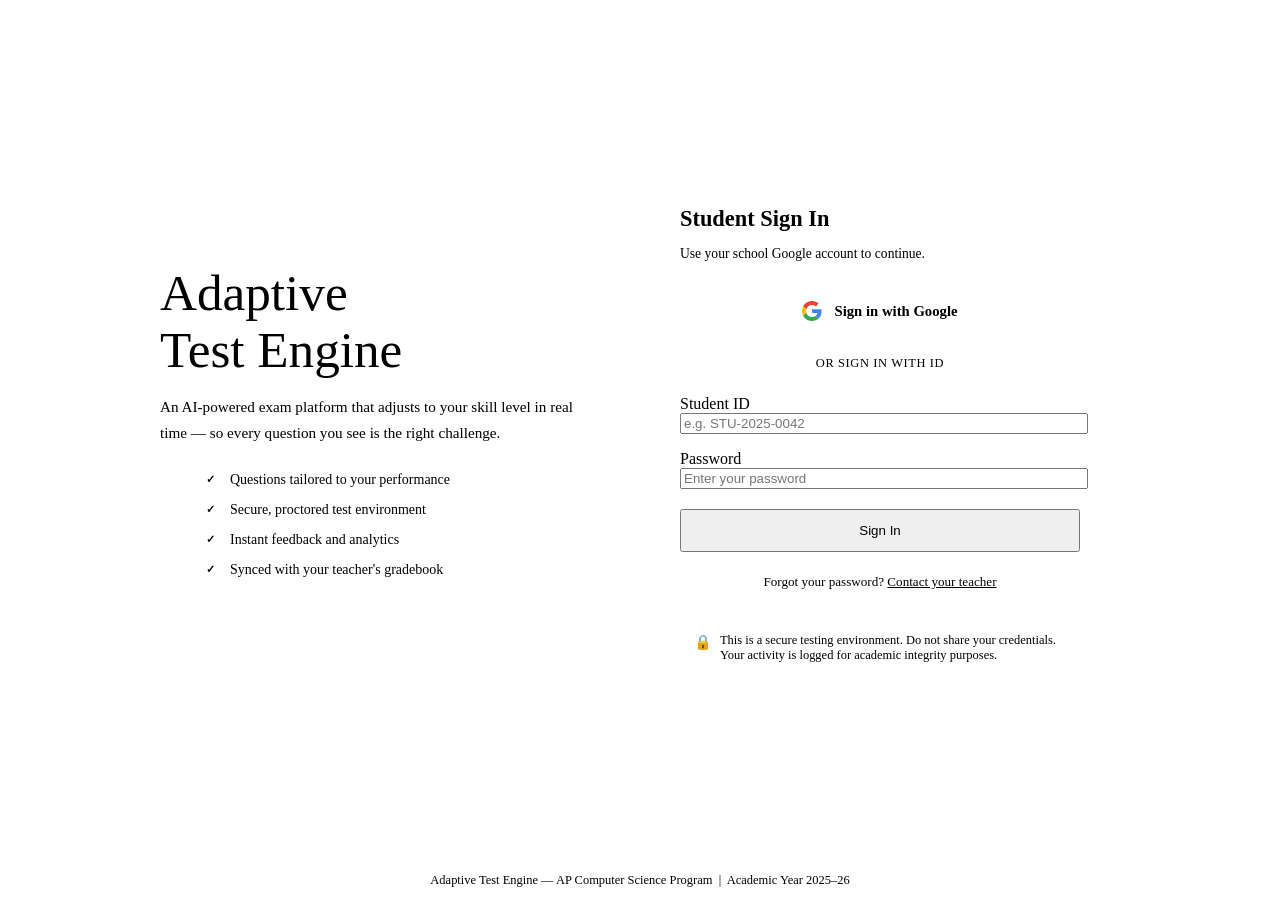
==== frontend/student/index.html @ 0846ee83 "3" ====
<!DOCTYPE html>
<html lang="en">
<head>
  <meta charset="UTF-8" />
  <meta name="viewport" content="width=device-width, initial-scale=1.0" />
  <title>Sign In — AP CS Adaptive Testing Platform</title>
  <link rel="stylesheet" href="style.css" />

  <!-- Google Identity Services. Safe to load even before CLIENT_ID is set;
       auth.js only calls google.accounts.id.initialize() when CLIENT_ID
       has been swapped in, so no network auth request fires until then. -->
  <script src="https://accounts.google.com/gsi/client" async defer></script>
  <script src="auth.js" defer></script>

  <!--
    index.html — Student Login Page
    ─────────────────────────────────────────────────────────────
    PURPOSE  : Entry point for all students. Handles Google OAuth
               sign-in (placeholder) and routes to dashboard.html.
    GROUPS   : Front/Back Integration team: hook up the Google
               Sign-In button's data-action="google-signin" and
               the fallback form's POST endpoint.
    DB Team  : Session token should be stored after successful
               login and sent as a header on all subsequent API calls.
    ─────────────────────────────────────────────────────────────
  -->

  <style>
    /* ── Login-page-specific layout ── */
    body {
      background: var(--navy);
      display: flex;
      flex-direction: column;
      min-height: 100vh;
    }

    /* Subtle grid texture on dark background */
    body::before {
      content: '';
      position: fixed; inset: 0;
      background-image:
        linear-gradient(rgba(255,255,255,0.03) 1px, transparent 1px),
        linear-gradient(90deg, rgba(255,255,255,0.03) 1px, transparent 1px);
      background-size: 40px 40px;
      pointer-events: none;
    }

    .login-wrapper {
      flex: 1;
      display: flex;
      align-items: center;
      justify-content: center;
      padding: 40px 20px;
    }

    /* ── Branding strip on the left ── */
    .login-brand {
      max-width: 420px;
      padding-right: 60px;
      color: var(--white);
    }

    .login-brand .platform-name {
      font-family: var(--font-display);
      font-size: clamp(2rem, 4vw, 3.2rem);
      line-height: 1.1;
      margin-bottom: 16px;
    }

    .login-brand .platform-name span { color: var(--accent); }

    .login-brand p {
      color: var(--slate-light);
      font-size: 0.95rem;
      line-height: 1.7;
      margin-bottom: 24px;
    }

    /* Feature pills */
    .feature-list {
      list-style: none;
      display: flex;
      flex-direction: column;
      gap: 10px;
    }
    .feature-list li {
      display: flex;
      align-items: center;
      gap: 10px;
      color: var(--slate-light);
      font-size: 0.875rem;
    }
    .feature-list li::before {
      content: '✓';
      display: inline-flex;
      align-items: center;
      justify-content: center;
      width: 20px; height: 20px;
      border-radius: 50%;
      background: var(--accent);
      color: var(--navy);
      font-size: 0.7rem;
      font-weight: 700;
      flex-shrink: 0;
    }

    /* ── Login card ── */
    .login-card {
      background: var(--white);
      border-radius: var(--radius-lg);
      padding: 40px;
      width: 100%;
      max-width: 400px;
      box-shadow: var(--shadow-lg);
      border-top: 4px solid var(--accent);
    }

    .login-card h2 {
      font-size: 1.4rem;
      margin-bottom: 6px;
    }

    .login-card .subtitle {
      font-size: 0.85rem;
      color: var(--slate);
      margin-bottom: 28px;
    }

    /* Google Sign-In button */
    .btn-google {
      width: 100%;
      display: flex;
      align-items: center;
      justify-content: center;
      gap: 12px;
      padding: 11px 20px;
      border: 1.5px solid var(--border);
      border-radius: var(--radius);
      background: var(--white);
      color: var(--navy);
      font-family: var(--font-body);
      font-size: 0.92rem;
      font-weight: 600;
      cursor: pointer;
      transition: all 0.2s var(--ease);
      box-shadow: var(--shadow-sm);
    }
    .btn-google:hover {
      border-color: var(--navy);
      box-shadow: var(--shadow-md);
      transform: translateY(-1px);
    }
    .btn-google svg { flex-shrink: 0; }

    /* Divider with text */
    .or-divider {
      display: flex;
      align-items: center;
      gap: 12px;
      margin: 24px 0;
      color: var(--slate-light);
      font-size: 0.78rem;
      text-transform: uppercase;
      letter-spacing: 0.6px;
    }
    .or-divider::before,
    .or-divider::after {
      content: '';
      flex: 1;
      height: 1px;
      background: var(--border);
    }

    /* Fallback form */
    .login-form { display: flex; flex-direction: column; gap: 16px; }

    .login-form .form-group input { width: 100%; }

    .login-form .btn-primary {
      width: 100%;
      padding: 12px;
      margin-top: 4px;
    }

    .forgot-link {
      text-align: center;
      font-size: 0.82rem;
      color: var(--slate);
      margin-top: 6px;
    }
    .forgot-link a { color: var(--navy); font-weight: 500; }

    /* Security notice */
    .security-note {
      margin-top: 20px;
      padding: 10px 14px;
      background: var(--off-white);
      border-radius: var(--radius);
      font-size: 0.78rem;
      color: var(--slate);
      display: flex;
      align-items: flex-start;
      gap: 8px;
    }
    .security-note .icon { font-size: 0.9rem; flex-shrink: 0; margin-top: 1px; }

    /* Footer inside login page */
    .login-footer {
      text-align: center;
      padding: 20px;
      color: var(--slate);
      font-size: 0.78rem;
    }

    /* Responsive: stack on mobile */
    @media (max-width: 860px) {
      .login-brand { display: none; }
      .login-wrapper { padding: 24px 16px; }
    }
  </style>
</head>
<body>

  <!-- ══════════════════════════════════════════════
       MAIN LOGIN WRAPPER
       Contains: branding column + login card
  ══════════════════════════════════════════════ -->
  <main class="login-wrapper">

    <!-- LEFT: Branding / Marketing column -->
    <div class="login-brand" aria-hidden="true">
      <div class="platform-name">
        Adaptive<br/>
        <span>Test&nbsp;Engine</span>
      </div>
      <p>
        An AI-powered exam platform that adjusts to your skill level
        in real time — so every question you see is the right challenge.
      </p>
      <ul class="feature-list">
        <li>Questions tailored to your performance</li>
        <li>Secure, proctored test environment</li>
        <li>Instant feedback and analytics</li>
        <li>Synced with your teacher's gradebook</li>
      </ul>
    </div>

    <!-- RIGHT: Login card -->
    <div class="login-card" role="main">

      <h2>Student Sign In</h2>
      <p class="subtitle">Use your school Google account to continue.</p>

      <!--
        GIS button is rendered by auth.js into #google-signin-container
        once CLIENT_ID has been configured. Until then, #google-signin-stub
        shows the original styled button in a disabled state so the layout
        is identical and switchover is a one-line CLIENT_ID edit.
      -->
      <div id="google-signin-container" hidden></div>

      <button
        id="google-signin-stub"
        class="btn-google"
        data-action="google-signin"
        onclick="handleGoogleSignIn(event)"
        aria-label="Sign in with Google (not yet configured)"
        title="Google Sign-In will activate once the client ID is configured"
      >
        <!-- Google "G" logo SVG -->
        <svg width="20" height="20" viewBox="0 0 48 48" aria-hidden="true">
          <path fill="#EA4335" d="M24 9.5c3.54 0 6.71 1.22 9.21 3.6l6.85-6.85C35.9 2.38 30.47 0 24 0 14.62 0 6.51 5.38 2.56 13.22l7.98 6.19C12.43 13.72 17.74 9.5 24 9.5z"/>
          <path fill="#4285F4" d="M46.98 24.55c0-1.57-.15-3.09-.38-4.55H24v9.02h12.94c-.58 2.96-2.26 5.48-4.78 7.18l7.73 6c4.51-4.18 7.09-10.36 7.09-17.65z"/>
          <path fill="#FBBC05" d="M10.53 28.59c-.48-1.45-.76-2.99-.76-4.59s.27-3.14.76-4.59l-7.98-6.19C.92 16.46 0 20.12 0 24c0 3.88.92 7.54 2.56 10.78l7.97-6.19z"/>
          <path fill="#34A853" d="M24 48c6.48 0 11.93-2.13 15.89-5.81l-7.73-6c-2.18 1.48-4.97 2.31-8.16 2.31-6.26 0-11.57-4.22-13.47-9.91l-7.98 6.19C6.51 42.62 14.62 48 24 48z"/>
        </svg>
        Sign in with Google
      </button>

      <!-- Fallback: email/password for non-Google accounts -->
      <div class="or-divider">or sign in with ID</div>

      <!--
        FALLBACK FORM
        ─────────────────────────────────────────────────
        data-form="login" — Integration team: attach your
        fetch() POST handler to this form.
        Endpoint target: POST /api/auth/login
        Expected body: { studentId, password }
      -->
      <form
        class="login-form"
        data-form="login"
        onsubmit="handleLoginSubmit(event)"
        novalidate
      >
        <div class="form-group">
          <label for="student-id">Student ID</label>
          <input
            type="text"
            id="student-id"
            name="studentId"
            placeholder="e.g. STU-2025-0042"
            autocomplete="username"
            required
          />
        </div>

        <div class="form-group">
          <label for="password">Password</label>
          <input
            type="password"
            id="password"
            name="password"
            placeholder="Enter your password"
            autocomplete="current-password"
            required
          />
        </div>

        <button type="submit" class="btn btn-primary btn-lg" data-action="login-submit">
          Sign In
        </button>

        <p class="forgot-link">
          Forgot your password? <a href="#" data-action="forgot-password">Contact your teacher</a>
        </p>
      </form>

      <!-- Security notice -->
      <div class="security-note" role="note">
        <span class="icon">🔒</span>
        <span>
          This is a secure testing environment. Do not share your credentials.
          Your activity is logged for academic integrity purposes.
        </span>
      </div>

    </div>
    <!-- end .login-card -->

  </main>

  <!-- Footer -->
  <footer class="login-footer">
    Adaptive Test Engine &mdash; AP Computer Science Program &nbsp;|&nbsp;
    Academic Year 2025–26
  </footer>

  <!-- ══════════════════════════════════════════════
       JAVASCRIPT — Login Logic (Placeholder)
       ─────────────────────────────────────────────
       Integration Team: Replace these stub functions
       with real OAuth and API calls.
  ══════════════════════════════════════════════ -->
  <script>
    // Stub handler — only runs in the narrow window before auth.js has
    // rendered the real GIS button (or if CLIENT_ID hasn't been set).
    function handleGoogleSignIn(e) {
      e.preventDefault();
      alert('Google Sign-In is still loading — please wait a moment and try again.');
    }

    /**
     * handleLoginSubmit()
     * ─────────────────────────────────────────────
     * PLACEHOLDER: Replace with a real fetch() POST.
     * Integration Team Endpoint: POST /api/auth/login
     */
    function handleLoginSubmit(e) {
      e.preventDefault();
      const form = e.target;
      const studentId = form.studentId.value.trim();
      const password  = form.password.value;

      if (!studentId || !password) {
        alert('Please fill in all fields.');
        return;
      }

      // PLACEHOLDER — simulate successful login using the session shape auth.js expects.
      sessionStorage.setItem('authToken', 'dev-' + studentId);
      sessionStorage.setItem('student', JSON.stringify({
        id: studentId,
        name: studentId,
        email: '',
        avatar: '',
      }));
      window.location.href = 'dashboard.html';
    }

    // Google Sign-In initialization now lives in auth.js (autoInitGoogleAuth).
    // Keeping it there guarantees the real GIS button renders regardless of
    // whether auth.js or the cached GIS script loads first.
  </script>

</body>
</html>
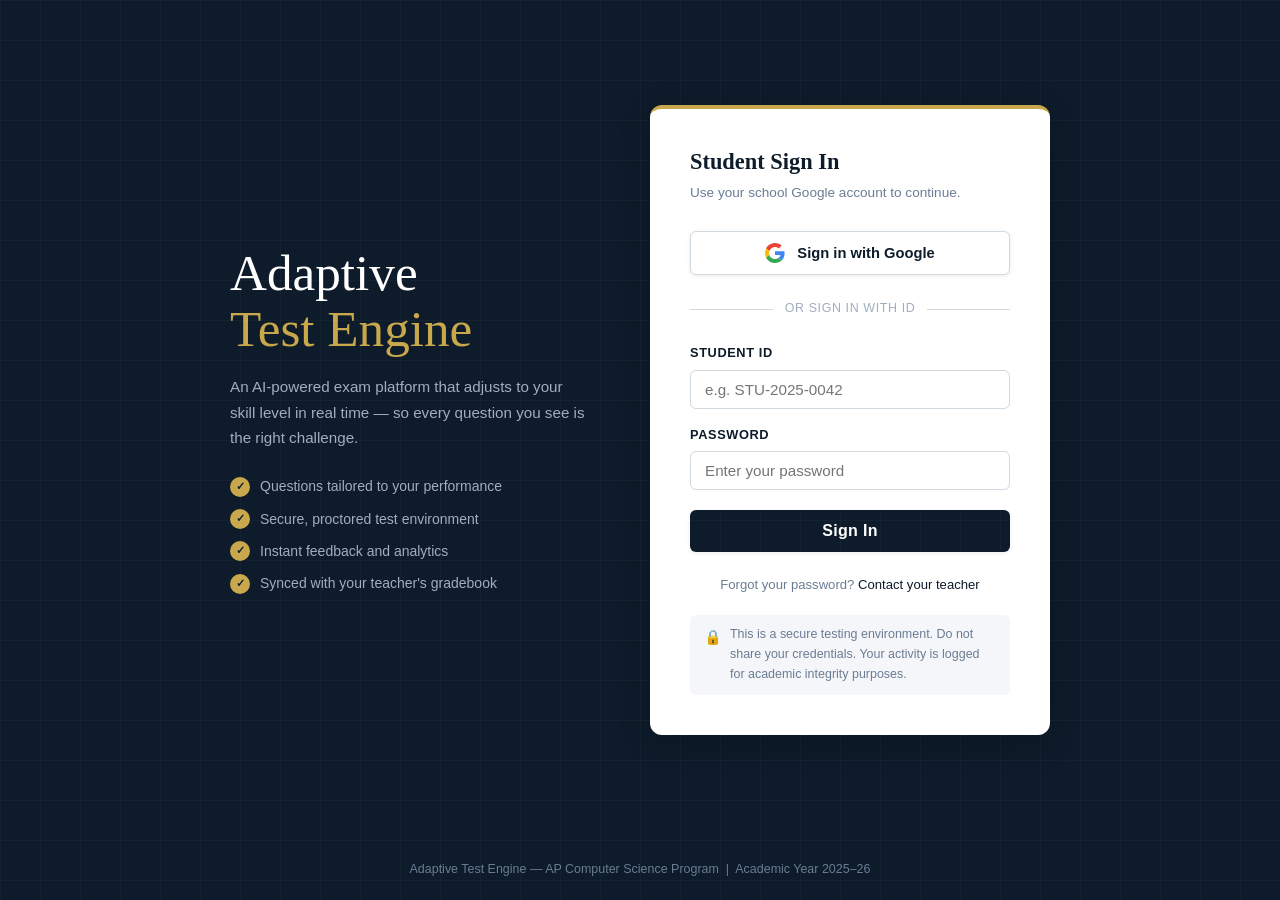
==== commit 66e4a411: "Merge remote-tracking branch 'origin/main' # Conflicts: #	frontend/student/integration.js" ====
--- a/frontend/student/index.html
+++ b/frontend/student/index.html
@@ -354,11 +354,11 @@
        with real OAuth and API calls.
   ══════════════════════════════════════════════ -->
   <script>
-    // Stub handler — only runs in the narrow window before auth.js has
-    // rendered the real GIS button (or if CLIENT_ID hasn't been set).
+    // Stub handler — only runs while CLIENT_ID is still the placeholder.
+    // Once auth.js swaps in the real GIS button, this button is hidden.
     function handleGoogleSignIn(e) {
       e.preventDefault();
-      alert('Google Sign-In is still loading — please wait a moment and try again.');
+      alert('Google Sign-In is not yet configured. Ask the integration team for the CLIENT_ID, then set it in auth.js.');
     }
 
     /**
@@ -389,10 +389,18 @@
       window.location.href = 'dashboard.html';
     }
 
-    // Google Sign-In initialization now lives in auth.js (autoInitGoogleAuth).
-    // Keeping it there guarantees the real GIS button renders regardless of
-    // whether auth.js or the cached GIS script loads first.
+    // Wait for the GIS script to finish loading, then hand off to auth.js.
+    // GIS exposes window.google.accounts.id once ready.
+    (function waitForGis() {
+      if (window.google && window.google.accounts && window.google.accounts.id) {
+        window.initGoogleAuth && window.initGoogleAuth();
+        return;
+      }
+      setTimeout(waitForGis, 50);
+    })();
   </script>
+
+<script src="integration.js"></script>
 
 </body>
 </html>
--- a/frontend/student/style.css
+++ b/frontend/student/style.css
@@ -0,0 +1,333 @@
+/* ============================================================
+   style.css — Central Stylesheet for AP CS Student Testing Platform
+   Palette: Navy Blue (#0D1B2A), Slate Grey (#6B7C93), White (#FFFFFF)
+   Accent:  Gold (#C9A84C) for high-stakes emphasis
+   ============================================================ */
+
+/* ── 1. DESIGN TOKENS (CSS Variables) ─────────────────────── */
+:root {
+  /* Colors */
+  --navy:        #0D1B2A;
+  --navy-mid:    #1A2E45;
+  --navy-light:  #243B55;
+  --slate:       #6B7C93;
+  --slate-light: #A0AEBF;
+  --white:       #FFFFFF;
+  --off-white:   #F4F6F9;
+  --accent:      #C9A84C;   /* gold — used sparingly for urgency/highlights */
+  --danger:      #C0392B;
+  --success:     #1E7E34;
+  --border:      #D1D9E0;
+
+  /* Typography */
+  --font-display: 'DM Serif Display', Georgia, serif;
+  --font-body:    'IBM Plex Sans', 'Segoe UI', sans-serif;
+  --font-mono:    'IBM Plex Mono', 'Courier New', monospace;
+
+  /* Spacing */
+  --radius:    6px;
+  --radius-lg: 12px;
+  --shadow-sm: 0 1px 4px rgba(0,0,0,0.08);
+  --shadow-md: 0 4px 16px rgba(0,0,0,0.12);
+  --shadow-lg: 0 8px 32px rgba(0,0,0,0.18);
+
+  /* Transitions */
+  --ease: cubic-bezier(0.25, 0.8, 0.25, 1);
+}
+
+/* ── 2. RESET & BASE ───────────────────────────────────────── */
+*, *::before, *::after { box-sizing: border-box; margin: 0; padding: 0; }
+
+html { font-size: 16px; scroll-behavior: smooth; }
+
+body {
+  font-family: var(--font-body);
+  background-color: var(--off-white);
+  color: var(--navy);
+  line-height: 1.6;
+  min-height: 100vh;
+}
+
+/* Import Google Fonts */
+@import url('https://fonts.googleapis.com/css2?family=DM+Serif+Display&family=IBM+Plex+Sans:wght@300;400;500;600&family=IBM+Plex+Mono:wght@400;500&display=swap');
+
+/* ── 3. TYPOGRAPHY ─────────────────────────────────────────── */
+h1, h2, h3 { font-family: var(--font-display); color: var(--navy); line-height: 1.2; }
+h1 { font-size: clamp(1.8rem, 4vw, 2.8rem); }
+h2 { font-size: clamp(1.3rem, 2.5vw, 1.9rem); }
+h3 { font-size: 1.15rem; }
+p  { color: var(--slate); font-size: 0.95rem; }
+a  { color: var(--navy-light); text-decoration: none; transition: color 0.2s; }
+a:hover { color: var(--accent); }
+
+/* ── 4. LAYOUT UTILITIES ───────────────────────────────────── */
+.container   { max-width: 1100px; margin: 0 auto; padding: 0 24px; }
+.flex        { display: flex; }
+.flex-center { display: flex; align-items: center; justify-content: center; }
+.gap-sm      { gap: 8px; }
+.gap-md      { gap: 16px; }
+.gap-lg      { gap: 24px; }
+
+/* ── 5. HEADER / NAVBAR ────────────────────────────────────── */
+.site-header {
+  background: var(--navy);
+  border-bottom: 2px solid var(--accent);
+  padding: 0 32px;
+  height: 60px;
+  display: flex;
+  align-items: center;
+  justify-content: space-between;
+  position: sticky;
+  top: 0;
+  z-index: 100;
+  box-shadow: var(--shadow-md);
+}
+
+.site-header .logo {
+  font-family: var(--font-display);
+  color: var(--white);
+  font-size: 1.2rem;
+  letter-spacing: 0.5px;
+}
+
+.site-header .logo span { color: var(--accent); }
+
+.site-header nav a {
+  color: var(--slate-light);
+  font-size: 0.85rem;
+  font-weight: 500;
+  letter-spacing: 0.5px;
+  text-transform: uppercase;
+  padding: 6px 12px;
+  border-radius: var(--radius);
+  transition: all 0.2s var(--ease);
+}
+
+.site-header nav a:hover,
+.site-header nav a.active {
+  color: var(--white);
+  background: var(--navy-light);
+}
+
+.site-header .user-badge {
+  display: flex;
+  align-items: center;
+  gap: 10px;
+  color: var(--slate-light);
+  font-size: 0.85rem;
+}
+
+.site-header .user-badge .avatar {
+  width: 32px;
+  height: 32px;
+  border-radius: 50%;
+  background: var(--navy-light);
+  border: 2px solid var(--slate);
+  display: flex;
+  align-items: center;
+  justify-content: center;
+  color: var(--white);
+  font-size: 0.75rem;
+  font-weight: 600;
+  object-fit: cover;
+}
+
+/* ── 6. BUTTONS ────────────────────────────────────────────── */
+.btn {
+  display: inline-flex;
+  align-items: center;
+  justify-content: center;
+  gap: 8px;
+  padding: 10px 22px;
+  border: none;
+  border-radius: var(--radius);
+  font-family: var(--font-body);
+  font-size: 0.9rem;
+  font-weight: 600;
+  letter-spacing: 0.3px;
+  cursor: pointer;
+  transition: all 0.2s var(--ease);
+}
+
+.btn-primary {
+  background: var(--navy);
+  color: var(--white);
+  box-shadow: var(--shadow-sm);
+}
+.btn-primary:hover { background: var(--navy-light); transform: translateY(-1px); box-shadow: var(--shadow-md); }
+
+.btn-accent {
+  background: var(--accent);
+  color: var(--navy);
+}
+.btn-accent:hover { filter: brightness(1.08); transform: translateY(-1px); }
+
+.btn-outline {
+  background: transparent;
+  color: var(--navy);
+  border: 1.5px solid var(--border);
+}
+.btn-outline:hover { border-color: var(--navy); background: var(--off-white); }
+
+.btn-danger { background: var(--danger); color: var(--white); }
+.btn-danger:hover { filter: brightness(0.9); }
+
+.btn-lg  { padding: 13px 30px; font-size: 1rem; }
+.btn-sm  { padding: 7px 14px; font-size: 0.8rem; }
+.btn:disabled { opacity: 0.5; cursor: not-allowed; transform: none !important; }
+
+/* ── 7. FORM ELEMENTS ──────────────────────────────────────── */
+.form-group { display: flex; flex-direction: column; gap: 6px; }
+
+.form-group label {
+  font-size: 0.8rem;
+  font-weight: 600;
+  color: var(--navy);
+  text-transform: uppercase;
+  letter-spacing: 0.6px;
+}
+
+.form-group input,
+.form-group select {
+  padding: 10px 14px;
+  border: 1.5px solid var(--border);
+  border-radius: var(--radius);
+  font-family: var(--font-body);
+  font-size: 0.95rem;
+  color: var(--navy);
+  background: var(--white);
+  transition: border-color 0.2s, box-shadow 0.2s;
+  outline: none;
+}
+
+.form-group input:focus,
+.form-group select:focus {
+  border-color: var(--navy);
+  box-shadow: 0 0 0 3px rgba(13, 27, 42, 0.1);
+}
+
+/* ── 8. CARDS ──────────────────────────────────────────────── */
+.card {
+  background: var(--white);
+  border: 1px solid var(--border);
+  border-radius: var(--radius-lg);
+  padding: 28px;
+  box-shadow: var(--shadow-sm);
+  transition: box-shadow 0.2s var(--ease), transform 0.2s var(--ease);
+}
+
+.card:hover { box-shadow: var(--shadow-md); }
+
+.card-header {
+  border-bottom: 1px solid var(--border);
+  padding-bottom: 16px;
+  margin-bottom: 20px;
+  display: flex;
+  align-items: center;
+  justify-content: space-between;
+}
+
+/* ── 9. BADGES & STATUS TAGS ───────────────────────────────── */
+.badge {
+  display: inline-block;
+  padding: 3px 10px;
+  border-radius: 99px;
+  font-size: 0.72rem;
+  font-weight: 600;
+  letter-spacing: 0.4px;
+  text-transform: uppercase;
+}
+.badge-navy    { background: var(--navy);    color: var(--white); }
+.badge-slate   { background: var(--slate-light); color: var(--navy); }
+.badge-accent  { background: var(--accent);  color: var(--navy); }
+.badge-success { background: #d4edda; color: var(--success); }
+.badge-danger  { background: #f8d7da; color: var(--danger); }
+
+/* ── 10. ALERTS / BANNERS ──────────────────────────────────── */
+.alert {
+  padding: 12px 18px;
+  border-radius: var(--radius);
+  font-size: 0.88rem;
+  border-left: 4px solid;
+}
+.alert-info    { background: #e8edf5; border-color: var(--navy); color: var(--navy-mid); }
+.alert-warning { background: #fef9e7; border-color: var(--accent); color: #7d6009; }
+.alert-danger  { background: #fde8e8; border-color: var(--danger); color: var(--danger); }
+
+/* ── 11. PROGRESS BAR ──────────────────────────────────────── */
+.progress-bar-track {
+  background: var(--border);
+  border-radius: 99px;
+  height: 6px;
+  overflow: hidden;
+}
+.progress-bar-fill {
+  height: 100%;
+  background: var(--navy);
+  border-radius: 99px;
+  transition: width 0.4s var(--ease);
+}
+.progress-bar-fill.accent { background: var(--accent); }
+
+/* ── 12. DIVIDER ───────────────────────────────────────────── */
+.divider {
+  border: none;
+  border-top: 1px solid var(--border);
+  margin: 20px 0;
+}
+
+/* ── 13. FOOTER ────────────────────────────────────────────── */
+.site-footer {
+  background: var(--navy);
+  color: var(--slate-light);
+  text-align: center;
+  padding: 20px;
+  font-size: 0.78rem;
+  margin-top: auto;
+  border-top: 2px solid var(--accent);
+}
+
+/* ── 14. MODALS ────────────────────────────────────────────── */
+.modal-overlay {
+  position: fixed; inset: 0;
+  background: rgba(13, 27, 42, 0.65);
+  display: flex;
+  align-items: center;
+  justify-content: center;
+  z-index: 1000;
+  backdrop-filter: blur(3px);
+  opacity: 0;
+  pointer-events: none;
+  transition: opacity 0.25s;
+}
+.modal-overlay.open { opacity: 1; pointer-events: all; }
+
+.modal {
+  background: var(--white);
+  border-radius: var(--radius-lg);
+  padding: 36px;
+  max-width: 480px;
+  width: 90%;
+  box-shadow: var(--shadow-lg);
+  transform: translateY(20px);
+  transition: transform 0.25s var(--ease);
+}
+.modal-overlay.open .modal { transform: translateY(0); }
+
+/* ── 15. LOADING SPINNER ───────────────────────────────────── */
+.spinner {
+  width: 22px; height: 22px;
+  border: 3px solid var(--border);
+  border-top-color: var(--navy);
+  border-radius: 50%;
+  animation: spin 0.7s linear infinite;
+  display: inline-block;
+}
+@keyframes spin { to { transform: rotate(360deg); } }
+
+/* ── 16. RESPONSIVE UTILITIES ──────────────────────────────── */
+@media (max-width: 768px) {
+  .hide-mobile { display: none !important; }
+  .site-header { padding: 0 16px; }
+  .container   { padding: 0 16px; }
+}
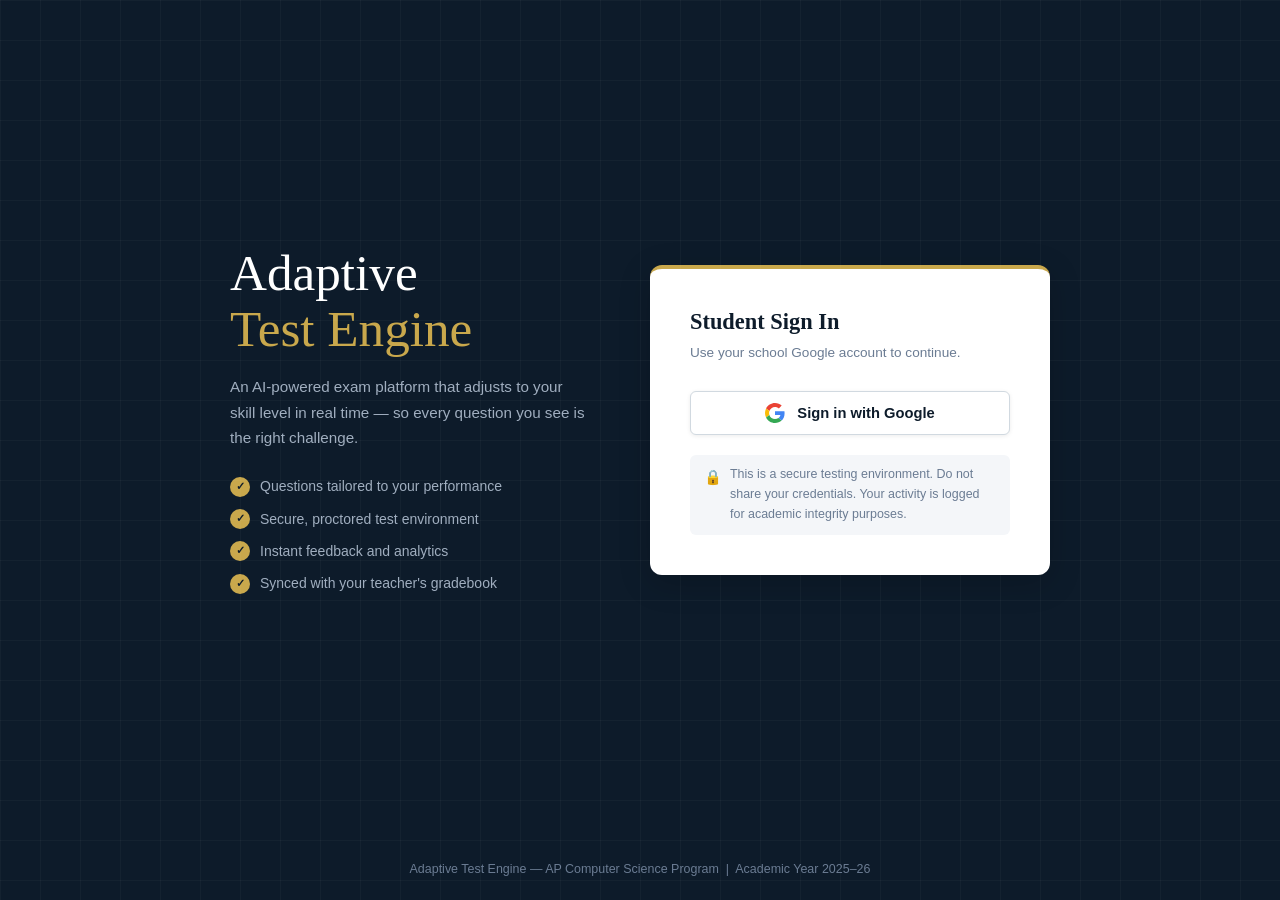
==== commit 204cee84: "Update index.html" ====
--- a/frontend/student/index.html
+++ b/frontend/student/index.html
@@ -277,56 +277,6 @@
         Sign in with Google
       </button>
 
-      <!-- Fallback: email/password for non-Google accounts -->
-      <div class="or-divider">or sign in with ID</div>
-
-      <!--
-        FALLBACK FORM
-        ─────────────────────────────────────────────────
-        data-form="login" — Integration team: attach your
-        fetch() POST handler to this form.
-        Endpoint target: POST /api/auth/login
-        Expected body: { studentId, password }
-      -->
-      <form
-        class="login-form"
-        data-form="login"
-        onsubmit="handleLoginSubmit(event)"
-        novalidate
-      >
-        <div class="form-group">
-          <label for="student-id">Student ID</label>
-          <input
-            type="text"
-            id="student-id"
-            name="studentId"
-            placeholder="e.g. STU-2025-0042"
-            autocomplete="username"
-            required
-          />
-        </div>
-
-        <div class="form-group">
-          <label for="password">Password</label>
-          <input
-            type="password"
-            id="password"
-            name="password"
-            placeholder="Enter your password"
-            autocomplete="current-password"
-            required
-          />
-        </div>
-
-        <button type="submit" class="btn btn-primary btn-lg" data-action="login-submit">
-          Sign In
-        </button>
-
-        <p class="forgot-link">
-          Forgot your password? <a href="#" data-action="forgot-password">Contact your teacher</a>
-        </p>
-      </form>
-
       <!-- Security notice -->
       <div class="security-note" role="note">
         <span class="icon">🔒</span>
@@ -361,34 +311,6 @@
       alert('Google Sign-In is not yet configured. Ask the integration team for the CLIENT_ID, then set it in auth.js.');
     }
 
-    /**
-     * handleLoginSubmit()
-     * ─────────────────────────────────────────────
-     * PLACEHOLDER: Replace with a real fetch() POST.
-     * Integration Team Endpoint: POST /api/auth/login
-     */
-    function handleLoginSubmit(e) {
-      e.preventDefault();
-      const form = e.target;
-      const studentId = form.studentId.value.trim();
-      const password  = form.password.value;
-
-      if (!studentId || !password) {
-        alert('Please fill in all fields.');
-        return;
-      }
-
-      // PLACEHOLDER — simulate successful login using the session shape auth.js expects.
-      sessionStorage.setItem('authToken', 'dev-' + studentId);
-      sessionStorage.setItem('student', JSON.stringify({
-        id: studentId,
-        name: studentId,
-        email: '',
-        avatar: '',
-      }));
-      window.location.href = 'dashboard.html';
-    }
-
     // Wait for the GIS script to finish loading, then hand off to auth.js.
     // GIS exposes window.google.accounts.id once ready.
     (function waitForGis() {
--- a/frontend/student/style.css
+++ b/frontend/student/style.css
@@ -6,328 +6,328 @@
 
 /* ── 1. DESIGN TOKENS (CSS Variables) ─────────────────────── */
 :root {
-  /* Colors */
-  --navy:        #0D1B2A;
-  --navy-mid:    #1A2E45;
-  --navy-light:  #243B55;
-  --slate:       #6B7C93;
-  --slate-light: #A0AEBF;
-  --white:       #FFFFFF;
-  --off-white:   #F4F6F9;
-  --accent:      #C9A84C;   /* gold — used sparingly for urgency/highlights */
-  --danger:      #C0392B;
-  --success:     #1E7E34;
-  --border:      #D1D9E0;
-
-  /* Typography */
-  --font-display: 'DM Serif Display', Georgia, serif;
-  --font-body:    'IBM Plex Sans', 'Segoe UI', sans-serif;
-  --font-mono:    'IBM Plex Mono', 'Courier New', monospace;
-
-  /* Spacing */
-  --radius:    6px;
-  --radius-lg: 12px;
-  --shadow-sm: 0 1px 4px rgba(0,0,0,0.08);
-  --shadow-md: 0 4px 16px rgba(0,0,0,0.12);
-  --shadow-lg: 0 8px 32px rgba(0,0,0,0.18);
-
-  /* Transitions */
-  --ease: cubic-bezier(0.25, 0.8, 0.25, 1);
-}
-
-/* ── 2. RESET & BASE ───────────────────────────────────────── */
-*, *::before, *::after { box-sizing: border-box; margin: 0; padding: 0; }
-
-html { font-size: 16px; scroll-behavior: smooth; }
-
-body {
-  font-family: var(--font-body);
-  background-color: var(--off-white);
-  color: var(--navy);
-  line-height: 1.6;
-  min-height: 100vh;
-}
-
-/* Import Google Fonts */
-@import url('https://fonts.googleapis.com/css2?family=DM+Serif+Display&family=IBM+Plex+Sans:wght@300;400;500;600&family=IBM+Plex+Mono:wght@400;500&display=swap');
-
-/* ── 3. TYPOGRAPHY ─────────────────────────────────────────── */
-h1, h2, h3 { font-family: var(--font-display); color: var(--navy); line-height: 1.2; }
-h1 { font-size: clamp(1.8rem, 4vw, 2.8rem); }
-h2 { font-size: clamp(1.3rem, 2.5vw, 1.9rem); }
-h3 { font-size: 1.15rem; }
-p  { color: var(--slate); font-size: 0.95rem; }
-a  { color: var(--navy-light); text-decoration: none; transition: color 0.2s; }
-a:hover { color: var(--accent); }
-
-/* ── 4. LAYOUT UTILITIES ───────────────────────────────────── */
-.container   { max-width: 1100px; margin: 0 auto; padding: 0 24px; }
-.flex        { display: flex; }
-.flex-center { display: flex; align-items: center; justify-content: center; }
-.gap-sm      { gap: 8px; }
-.gap-md      { gap: 16px; }
-.gap-lg      { gap: 24px; }
-
-/* ── 5. HEADER / NAVBAR ────────────────────────────────────── */
-.site-header {
-  background: var(--navy);
-  border-bottom: 2px solid var(--accent);
-  padding: 0 32px;
-  height: 60px;
-  display: flex;
-  align-items: center;
-  justify-content: space-between;
-  position: sticky;
-  top: 0;
-  z-index: 100;
-  box-shadow: var(--shadow-md);
-}
-
-.site-header .logo {
-  font-family: var(--font-display);
-  color: var(--white);
-  font-size: 1.2rem;
-  letter-spacing: 0.5px;
-}
-
-.site-header .logo span { color: var(--accent); }
-
-.site-header nav a {
-  color: var(--slate-light);
-  font-size: 0.85rem;
-  font-weight: 500;
-  letter-spacing: 0.5px;
-  text-transform: uppercase;
-  padding: 6px 12px;
-  border-radius: var(--radius);
-  transition: all 0.2s var(--ease);
-}
-
-.site-header nav a:hover,
-.site-header nav a.active {
-  color: var(--white);
-  background: var(--navy-light);
-}
-
-.site-header .user-badge {
-  display: flex;
-  align-items: center;
-  gap: 10px;
-  color: var(--slate-light);
-  font-size: 0.85rem;
-}
-
-.site-header .user-badge .avatar {
-  width: 32px;
-  height: 32px;
-  border-radius: 50%;
-  background: var(--navy-light);
-  border: 2px solid var(--slate);
-  display: flex;
-  align-items: center;
-  justify-content: center;
-  color: var(--white);
-  font-size: 0.75rem;
-  font-weight: 600;
-  object-fit: cover;
-}
-
-/* ── 6. BUTTONS ────────────────────────────────────────────── */
-.btn {
-  display: inline-flex;
-  align-items: center;
-  justify-content: center;
-  gap: 8px;
-  padding: 10px 22px;
-  border: none;
-  border-radius: var(--radius);
-  font-family: var(--font-body);
-  font-size: 0.9rem;
-  font-weight: 600;
-  letter-spacing: 0.3px;
-  cursor: pointer;
-  transition: all 0.2s var(--ease);
-}
-
-.btn-primary {
-  background: var(--navy);
-  color: var(--white);
-  box-shadow: var(--shadow-sm);
-}
-.btn-primary:hover { background: var(--navy-light); transform: translateY(-1px); box-shadow: var(--shadow-md); }
-
-.btn-accent {
-  background: var(--accent);
-  color: var(--navy);
-}
-.btn-accent:hover { filter: brightness(1.08); transform: translateY(-1px); }
-
-.btn-outline {
-  background: transparent;
-  color: var(--navy);
-  border: 1.5px solid var(--border);
-}
-.btn-outline:hover { border-color: var(--navy); background: var(--off-white); }
-
-.btn-danger { background: var(--danger); color: var(--white); }
-.btn-danger:hover { filter: brightness(0.9); }
-
-.btn-lg  { padding: 13px 30px; font-size: 1rem; }
-.btn-sm  { padding: 7px 14px; font-size: 0.8rem; }
-.btn:disabled { opacity: 0.5; cursor: not-allowed; transform: none !important; }
-
-/* ── 7. FORM ELEMENTS ──────────────────────────────────────── */
-.form-group { display: flex; flex-direction: column; gap: 6px; }
-
-.form-group label {
-  font-size: 0.8rem;
-  font-weight: 600;
-  color: var(--navy);
-  text-transform: uppercase;
-  letter-spacing: 0.6px;
-}
-
-.form-group input,
-.form-group select {
-  padding: 10px 14px;
-  border: 1.5px solid var(--border);
-  border-radius: var(--radius);
-  font-family: var(--font-body);
-  font-size: 0.95rem;
-  color: var(--navy);
-  background: var(--white);
-  transition: border-color 0.2s, box-shadow 0.2s;
-  outline: none;
-}
-
-.form-group input:focus,
-.form-group select:focus {
-  border-color: var(--navy);
-  box-shadow: 0 0 0 3px rgba(13, 27, 42, 0.1);
-}
-
-/* ── 8. CARDS ──────────────────────────────────────────────── */
-.card {
-  background: var(--white);
-  border: 1px solid var(--border);
-  border-radius: var(--radius-lg);
-  padding: 28px;
-  box-shadow: var(--shadow-sm);
-  transition: box-shadow 0.2s var(--ease), transform 0.2s var(--ease);
-}
-
-.card:hover { box-shadow: var(--shadow-md); }
-
-.card-header {
-  border-bottom: 1px solid var(--border);
-  padding-bottom: 16px;
-  margin-bottom: 20px;
-  display: flex;
-  align-items: center;
-  justify-content: space-between;
-}
-
-/* ── 9. BADGES & STATUS TAGS ───────────────────────────────── */
-.badge {
-  display: inline-block;
-  padding: 3px 10px;
-  border-radius: 99px;
-  font-size: 0.72rem;
-  font-weight: 600;
-  letter-spacing: 0.4px;
-  text-transform: uppercase;
-}
-.badge-navy    { background: var(--navy);    color: var(--white); }
-.badge-slate   { background: var(--slate-light); color: var(--navy); }
-.badge-accent  { background: var(--accent);  color: var(--navy); }
-.badge-success { background: #d4edda; color: var(--success); }
-.badge-danger  { background: #f8d7da; color: var(--danger); }
-
-/* ── 10. ALERTS / BANNERS ──────────────────────────────────── */
-.alert {
-  padding: 12px 18px;
-  border-radius: var(--radius);
-  font-size: 0.88rem;
-  border-left: 4px solid;
-}
-.alert-info    { background: #e8edf5; border-color: var(--navy); color: var(--navy-mid); }
-.alert-warning { background: #fef9e7; border-color: var(--accent); color: #7d6009; }
-.alert-danger  { background: #fde8e8; border-color: var(--danger); color: var(--danger); }
-
-/* ── 11. PROGRESS BAR ──────────────────────────────────────── */
-.progress-bar-track {
-  background: var(--border);
-  border-radius: 99px;
-  height: 6px;
-  overflow: hidden;
-}
-.progress-bar-fill {
-  height: 100%;
-  background: var(--navy);
-  border-radius: 99px;
-  transition: width 0.4s var(--ease);
-}
-.progress-bar-fill.accent { background: var(--accent); }
-
-/* ── 12. DIVIDER ───────────────────────────────────────────── */
-.divider {
-  border: none;
-  border-top: 1px solid var(--border);
-  margin: 20px 0;
-}
-
-/* ── 13. FOOTER ────────────────────────────────────────────── */
-.site-footer {
-  background: var(--navy);
-  color: var(--slate-light);
-  text-align: center;
-  padding: 20px;
-  font-size: 0.78rem;
-  margin-top: auto;
-  border-top: 2px solid var(--accent);
-}
-
-/* ── 14. MODALS ────────────────────────────────────────────── */
-.modal-overlay {
-  position: fixed; inset: 0;
-  background: rgba(13, 27, 42, 0.65);
-  display: flex;
-  align-items: center;
-  justify-content: center;
-  z-index: 1000;
-  backdrop-filter: blur(3px);
-  opacity: 0;
-  pointer-events: none;
-  transition: opacity 0.25s;
-}
-.modal-overlay.open { opacity: 1; pointer-events: all; }
-
-.modal {
-  background: var(--white);
-  border-radius: var(--radius-lg);
-  padding: 36px;
-  max-width: 480px;
-  width: 90%;
-  box-shadow: var(--shadow-lg);
-  transform: translateY(20px);
-  transition: transform 0.25s var(--ease);
-}
-.modal-overlay.open .modal { transform: translateY(0); }
-
-/* ── 15. LOADING SPINNER ───────────────────────────────────── */
-.spinner {
-  width: 22px; height: 22px;
-  border: 3px solid var(--border);
-  border-top-color: var(--navy);
-  border-radius: 50%;
-  animation: spin 0.7s linear infinite;
-  display: inline-block;
-}
-@keyframes spin { to { transform: rotate(360deg); } }
-
-/* ── 16. RESPONSIVE UTILITIES ──────────────────────────────── */
-@media (max-width: 768px) {
-  .hide-mobile { display: none !important; }
-  .site-header { padding: 0 16px; }
-  .container   { padding: 0 16px; }
-}
+    /* Colors */
+    --navy:        #0D1B2A;
+    --navy-mid:    #1A2E45;
+    --navy-light:  #243B55;
+    --slate:       #6B7C93;
+    --slate-light: #A0AEBF;
+    --white:       #FFFFFF;
+    --off-white:   #F4F6F9;
+    --accent:      #C9A84C;   /* gold — used sparingly for urgency/highlights */
+    --danger:      #C0392B;
+    --success:     #1E7E34;
+    --border:      #D1D9E0;
+  
+    /* Typography */
+    --font-display: 'DM Serif Display', Georgia, serif;
+    --font-body:    'IBM Plex Sans', 'Segoe UI', sans-serif;
+    --font-mono:    'IBM Plex Mono', 'Courier New', monospace;
+  
+    /* Spacing */
+    --radius:    6px;
+    --radius-lg: 12px;
+    --shadow-sm: 0 1px 4px rgba(0,0,0,0.08);
+    --shadow-md: 0 4px 16px rgba(0,0,0,0.12);
+    --shadow-lg: 0 8px 32px rgba(0,0,0,0.18);
+  
+    /* Transitions */
+    --ease: cubic-bezier(0.25, 0.8, 0.25, 1);
+  }
+  
+  /* ── 2. RESET & BASE ───────────────────────────────────────── */
+  *, *::before, *::after { box-sizing: border-box; margin: 0; padding: 0; }
+  
+  html { font-size: 16px; scroll-behavior: smooth; }
+  
+  body {
+    font-family: var(--font-body);
+    background-color: var(--off-white);
+    color: var(--navy);
+    line-height: 1.6;
+    min-height: 100vh;
+  }
+  
+  /* Import Google Fonts */
+  @import url('https://fonts.googleapis.com/css2?family=DM+Serif+Display&family=IBM+Plex+Sans:wght@300;400;500;600&family=IBM+Plex+Mono:wght@400;500&display=swap');
+  
+  /* ── 3. TYPOGRAPHY ─────────────────────────────────────────── */
+  h1, h2, h3 { font-family: var(--font-display); color: var(--navy); line-height: 1.2; }
+  h1 { font-size: clamp(1.8rem, 4vw, 2.8rem); }
+  h2 { font-size: clamp(1.3rem, 2.5vw, 1.9rem); }
+  h3 { font-size: 1.15rem; }
+  p  { color: var(--slate); font-size: 0.95rem; }
+  a  { color: var(--navy-light); text-decoration: none; transition: color 0.2s; }
+  a:hover { color: var(--accent); }
+  
+  /* ── 4. LAYOUT UTILITIES ───────────────────────────────────── */
+  .container   { max-width: 1100px; margin: 0 auto; padding: 0 24px; }
+  .flex        { display: flex; }
+  .flex-center { display: flex; align-items: center; justify-content: center; }
+  .gap-sm      { gap: 8px; }
+  .gap-md      { gap: 16px; }
+  .gap-lg      { gap: 24px; }
+  
+  /* ── 5. HEADER / NAVBAR ────────────────────────────────────── */
+  .site-header {
+    background: var(--navy);
+    border-bottom: 2px solid var(--accent);
+    padding: 0 32px;
+    height: 60px;
+    display: flex;
+    align-items: center;
+    justify-content: space-between;
+    position: sticky;
+    top: 0;
+    z-index: 100;
+    box-shadow: var(--shadow-md);
+  }
+  
+  .site-header .logo {
+    font-family: var(--font-display);
+    color: var(--white);
+    font-size: 1.2rem;
+    letter-spacing: 0.5px;
+  }
+  
+  .site-header .logo span { color: var(--accent); }
+  
+  .site-header nav a {
+    color: var(--slate-light);
+    font-size: 0.85rem;
+    font-weight: 500;
+    letter-spacing: 0.5px;
+    text-transform: uppercase;
+    padding: 6px 12px;
+    border-radius: var(--radius);
+    transition: all 0.2s var(--ease);
+  }
+  
+  .site-header nav a:hover,
+  .site-header nav a.active {
+    color: var(--white);
+    background: var(--navy-light);
+  }
+  
+  .site-header .user-badge {
+    display: flex;
+    align-items: center;
+    gap: 10px;
+    color: var(--slate-light);
+    font-size: 0.85rem;
+  }
+  
+  .site-header .user-badge .avatar {
+    width: 32px;
+    height: 32px;
+    border-radius: 50%;
+    background: var(--navy-light);
+    border: 2px solid var(--slate);
+    display: flex;
+    align-items: center;
+    justify-content: center;
+    color: var(--white);
+    font-size: 0.75rem;
+    font-weight: 600;
+    object-fit: cover;
+  }
+  
+  /* ── 6. BUTTONS ────────────────────────────────────────────── */
+  .btn {
+    display: inline-flex;
+    align-items: center;
+    justify-content: center;
+    gap: 8px;
+    padding: 10px 22px;
+    border: none;
+    border-radius: var(--radius);
+    font-family: var(--font-body);
+    font-size: 0.9rem;
+    font-weight: 600;
+    letter-spacing: 0.3px;
+    cursor: pointer;
+    transition: all 0.2s var(--ease);
+  }
+  
+  .btn-primary {
+    background: var(--navy);
+    color: var(--white);
+    box-shadow: var(--shadow-sm);
+  }
+  .btn-primary:hover { background: var(--navy-light); transform: translateY(-1px); box-shadow: var(--shadow-md); }
+  
+  .btn-accent {
+    background: var(--accent);
+    color: var(--navy);
+  }
+  .btn-accent:hover { filter: brightness(1.08); transform: translateY(-1px); }
+  
+  .btn-outline {
+    background: transparent;
+    color: var(--navy);
+    border: 1.5px solid var(--border);
+  }
+  .btn-outline:hover { border-color: var(--navy); background: var(--off-white); }
+  
+  .btn-danger { background: var(--danger); color: var(--white); }
+  .btn-danger:hover { filter: brightness(0.9); }
+  
+  .btn-lg  { padding: 13px 30px; font-size: 1rem; }
+  .btn-sm  { padding: 7px 14px; font-size: 0.8rem; }
+  .btn:disabled { opacity: 0.5; cursor: not-allowed; transform: none !important; }
+  
+  /* ── 7. FORM ELEMENTS ──────────────────────────────────────── */
+  .form-group { display: flex; flex-direction: column; gap: 6px; }
+  
+  .form-group label {
+    font-size: 0.8rem;
+    font-weight: 600;
+    color: var(--navy);
+    text-transform: uppercase;
+    letter-spacing: 0.6px;
+  }
+  
+  .form-group input,
+  .form-group select {
+    padding: 10px 14px;
+    border: 1.5px solid var(--border);
+    border-radius: var(--radius);
+    font-family: var(--font-body);
+    font-size: 0.95rem;
+    color: var(--navy);
+    background: var(--white);
+    transition: border-color 0.2s, box-shadow 0.2s;
+    outline: none;
+  }
+  
+  .form-group input:focus,
+  .form-group select:focus {
+    border-color: var(--navy);
+    box-shadow: 0 0 0 3px rgba(13, 27, 42, 0.1);
+  }
+  
+  /* ── 8. CARDS ──────────────────────────────────────────────── */
+  .card {
+    background: var(--white);
+    border: 1px solid var(--border);
+    border-radius: var(--radius-lg);
+    padding: 28px;
+    box-shadow: var(--shadow-sm);
+    transition: box-shadow 0.2s var(--ease), transform 0.2s var(--ease);
+  }
+  
+  .card:hover { box-shadow: var(--shadow-md); }
+  
+  .card-header {
+    border-bottom: 1px solid var(--border);
+    padding-bottom: 16px;
+    margin-bottom: 20px;
+    display: flex;
+    align-items: center;
+    justify-content: space-between;
+  }
+  
+  /* ── 9. BADGES & STATUS TAGS ───────────────────────────────── */
+  .badge {
+    display: inline-block;
+    padding: 3px 10px;
+    border-radius: 99px;
+    font-size: 0.72rem;
+    font-weight: 600;
+    letter-spacing: 0.4px;
+    text-transform: uppercase;
+  }
+  .badge-navy    { background: var(--navy);    color: var(--white); }
+  .badge-slate   { background: var(--slate-light); color: var(--navy); }
+  .badge-accent  { background: var(--accent);  color: var(--navy); }
+  .badge-success { background: #d4edda; color: var(--success); }
+  .badge-danger  { background: #f8d7da; color: var(--danger); }
+  
+  /* ── 10. ALERTS / BANNERS ──────────────────────────────────── */
+  .alert {
+    padding: 12px 18px;
+    border-radius: var(--radius);
+    font-size: 0.88rem;
+    border-left: 4px solid;
+  }
+  .alert-info    { background: #e8edf5; border-color: var(--navy); color: var(--navy-mid); }
+  .alert-warning { background: #fef9e7; border-color: var(--accent); color: #7d6009; }
+  .alert-danger  { background: #fde8e8; border-color: var(--danger); color: var(--danger); }
+  
+  /* ── 11. PROGRESS BAR ──────────────────────────────────────── */
+  .progress-bar-track {
+    background: var(--border);
+    border-radius: 99px;
+    height: 6px;
+    overflow: hidden;
+  }
+  .progress-bar-fill {
+    height: 100%;
+    background: var(--navy);
+    border-radius: 99px;
+    transition: width 0.4s var(--ease);
+  }
+  .progress-bar-fill.accent { background: var(--accent); }
+  
+  /* ── 12. DIVIDER ───────────────────────────────────────────── */
+  .divider {
+    border: none;
+    border-top: 1px solid var(--border);
+    margin: 20px 0;
+  }
+  
+  /* ── 13. FOOTER ────────────────────────────────────────────── */
+  .site-footer {
+    background: var(--navy);
+    color: var(--slate-light);
+    text-align: center;
+    padding: 20px;
+    font-size: 0.78rem;
+    margin-top: auto;
+    border-top: 2px solid var(--accent);
+  }
+  
+  /* ── 14. MODALS ────────────────────────────────────────────── */
+  .modal-overlay {
+    position: fixed; inset: 0;
+    background: rgba(13, 27, 42, 0.65);
+    display: flex;
+    align-items: center;
+    justify-content: center;
+    z-index: 1000;
+    backdrop-filter: blur(3px);
+    opacity: 0;
+    pointer-events: none;
+    transition: opacity 0.25s;
+  }
+  .modal-overlay.open { opacity: 1; pointer-events: all; }
+  
+  .modal {
+    background: var(--white);
+    border-radius: var(--radius-lg);
+    padding: 36px;
+    max-width: 480px;
+    width: 90%;
+    box-shadow: var(--shadow-lg);
+    transform: translateY(20px);
+    transition: transform 0.25s var(--ease);
+  }
+  .modal-overlay.open .modal { transform: translateY(0); }
+  
+  /* ── 15. LOADING SPINNER ───────────────────────────────────── */
+  .spinner {
+    width: 22px; height: 22px;
+    border: 3px solid var(--border);
+    border-top-color: var(--navy);
+    border-radius: 50%;
+    animation: spin 0.7s linear infinite;
+    display: inline-block;
+  }
+  @keyframes spin { to { transform: rotate(360deg); } }
+  
+  /* ── 16. RESPONSIVE UTILITIES ──────────────────────────────── */
+  @media (max-width: 768px) {
+    .hide-mobile { display: none !important; }
+    .site-header { padding: 0 16px; }
+    .container   { padding: 0 16px; }
+  }
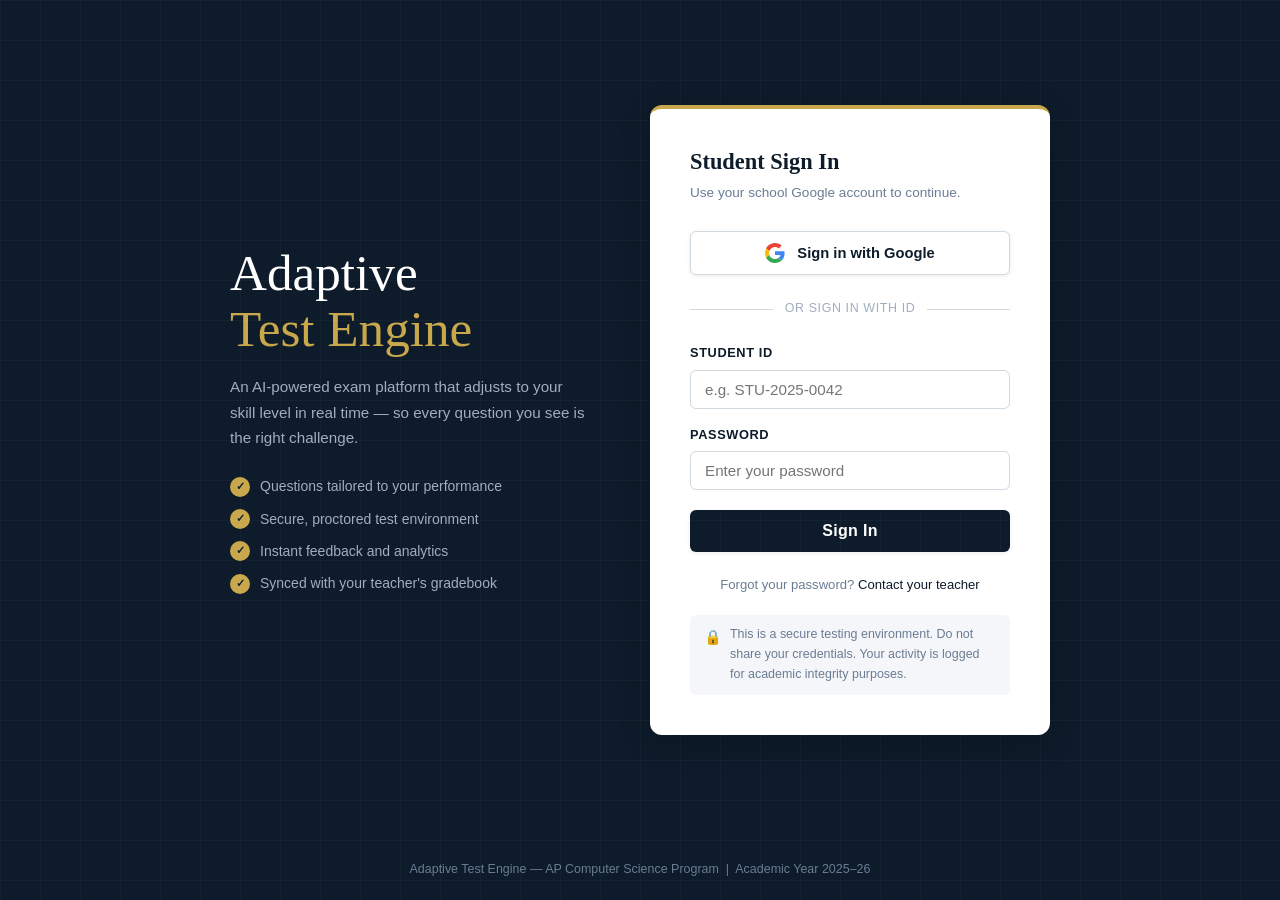
==== commit 7dc566fc: "Update index.html" ====
--- a/frontend/student/index.html
+++ b/frontend/student/index.html
@@ -277,6 +277,56 @@
         Sign in with Google
       </button>
 
+      <!-- Fallback: email/password for non-Google accounts -->
+      <div class="or-divider">or sign in with ID</div>
+
+      <!--
+        FALLBACK FORM
+        ─────────────────────────────────────────────────
+        data-form="login" — Integration team: attach your
+        fetch() POST handler to this form.
+        Endpoint target: POST /api/auth/login
+        Expected body: { studentId, password }
+      -->
+      <form
+        class="login-form"
+        data-form="login"
+        onsubmit="handleLoginSubmit(event)"
+        novalidate
+      >
+        <div class="form-group">
+          <label for="student-id">Student ID</label>
+          <input
+            type="text"
+            id="student-id"
+            name="studentId"
+            placeholder="e.g. STU-2025-0042"
+            autocomplete="username"
+            required
+          />
+        </div>
+
+        <div class="form-group">
+          <label for="password">Password</label>
+          <input
+            type="password"
+            id="password"
+            name="password"
+            placeholder="Enter your password"
+            autocomplete="current-password"
+            required
+          />
+        </div>
+
+        <button type="submit" class="btn btn-primary btn-lg" data-action="login-submit">
+          Sign In
+        </button>
+
+        <p class="forgot-link">
+          Forgot your password? <a href="#" data-action="forgot-password">Contact your teacher</a>
+        </p>
+      </form>
+
       <!-- Security notice -->
       <div class="security-note" role="note">
         <span class="icon">🔒</span>
@@ -311,6 +361,34 @@
       alert('Google Sign-In is not yet configured. Ask the integration team for the CLIENT_ID, then set it in auth.js.');
     }
 
+    /**
+     * handleLoginSubmit()
+     * ─────────────────────────────────────────────
+     * PLACEHOLDER: Replace with a real fetch() POST.
+     * Integration Team Endpoint: POST /api/auth/login
+     */
+    function handleLoginSubmit(e) {
+      e.preventDefault();
+      const form = e.target;
+      const studentId = form.studentId.value.trim();
+      const password  = form.password.value;
+
+      if (!studentId || !password) {
+        alert('Please fill in all fields.');
+        return;
+      }
+
+      // PLACEHOLDER — simulate successful login using the session shape auth.js expects.
+      sessionStorage.setItem('authToken', 'dev-' + studentId);
+      sessionStorage.setItem('student', JSON.stringify({
+        id: studentId,
+        name: studentId,
+        email: '',
+        avatar: '',
+      }));
+      window.location.href = 'dashboard.html';
+    }
+
     // Wait for the GIS script to finish loading, then hand off to auth.js.
     // GIS exposes window.google.accounts.id once ready.
     (function waitForGis() {
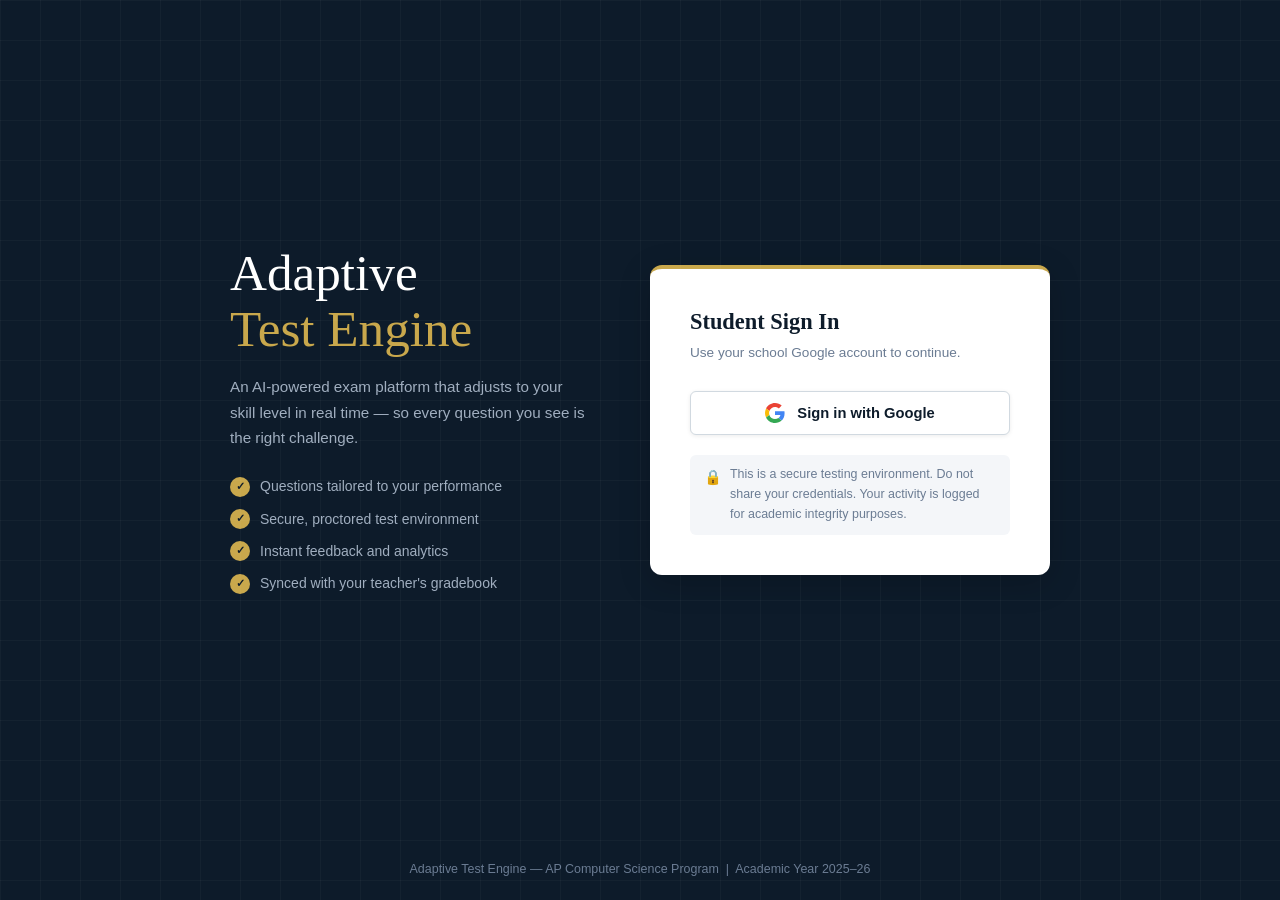
==== commit 9b04ef01: "Revert "Update index.html" This reverts commit 7dc566fc304c9641f61e1a39c6186397fe51a55c." ====
--- a/frontend/student/index.html
+++ b/frontend/student/index.html
@@ -277,56 +277,6 @@
         Sign in with Google
       </button>
 
-      <!-- Fallback: email/password for non-Google accounts -->
-      <div class="or-divider">or sign in with ID</div>
-
-      <!--
-        FALLBACK FORM
-        ─────────────────────────────────────────────────
-        data-form="login" — Integration team: attach your
-        fetch() POST handler to this form.
-        Endpoint target: POST /api/auth/login
-        Expected body: { studentId, password }
-      -->
-      <form
-        class="login-form"
-        data-form="login"
-        onsubmit="handleLoginSubmit(event)"
-        novalidate
-      >
-        <div class="form-group">
-          <label for="student-id">Student ID</label>
-          <input
-            type="text"
-            id="student-id"
-            name="studentId"
-            placeholder="e.g. STU-2025-0042"
-            autocomplete="username"
-            required
-          />
-        </div>
-
-        <div class="form-group">
-          <label for="password">Password</label>
-          <input
-            type="password"
-            id="password"
-            name="password"
-            placeholder="Enter your password"
-            autocomplete="current-password"
-            required
-          />
-        </div>
-
-        <button type="submit" class="btn btn-primary btn-lg" data-action="login-submit">
-          Sign In
-        </button>
-
-        <p class="forgot-link">
-          Forgot your password? <a href="#" data-action="forgot-password">Contact your teacher</a>
-        </p>
-      </form>
-
       <!-- Security notice -->
       <div class="security-note" role="note">
         <span class="icon">🔒</span>
@@ -361,34 +311,6 @@
       alert('Google Sign-In is not yet configured. Ask the integration team for the CLIENT_ID, then set it in auth.js.');
     }
 
-    /**
-     * handleLoginSubmit()
-     * ─────────────────────────────────────────────
-     * PLACEHOLDER: Replace with a real fetch() POST.
-     * Integration Team Endpoint: POST /api/auth/login
-     */
-    function handleLoginSubmit(e) {
-      e.preventDefault();
-      const form = e.target;
-      const studentId = form.studentId.value.trim();
-      const password  = form.password.value;
-
-      if (!studentId || !password) {
-        alert('Please fill in all fields.');
-        return;
-      }
-
-      // PLACEHOLDER — simulate successful login using the session shape auth.js expects.
-      sessionStorage.setItem('authToken', 'dev-' + studentId);
-      sessionStorage.setItem('student', JSON.stringify({
-        id: studentId,
-        name: studentId,
-        email: '',
-        avatar: '',
-      }));
-      window.location.href = 'dashboard.html';
-    }
-
     // Wait for the GIS script to finish loading, then hand off to auth.js.
     // GIS exposes window.google.accounts.id once ready.
     (function waitForGis() {
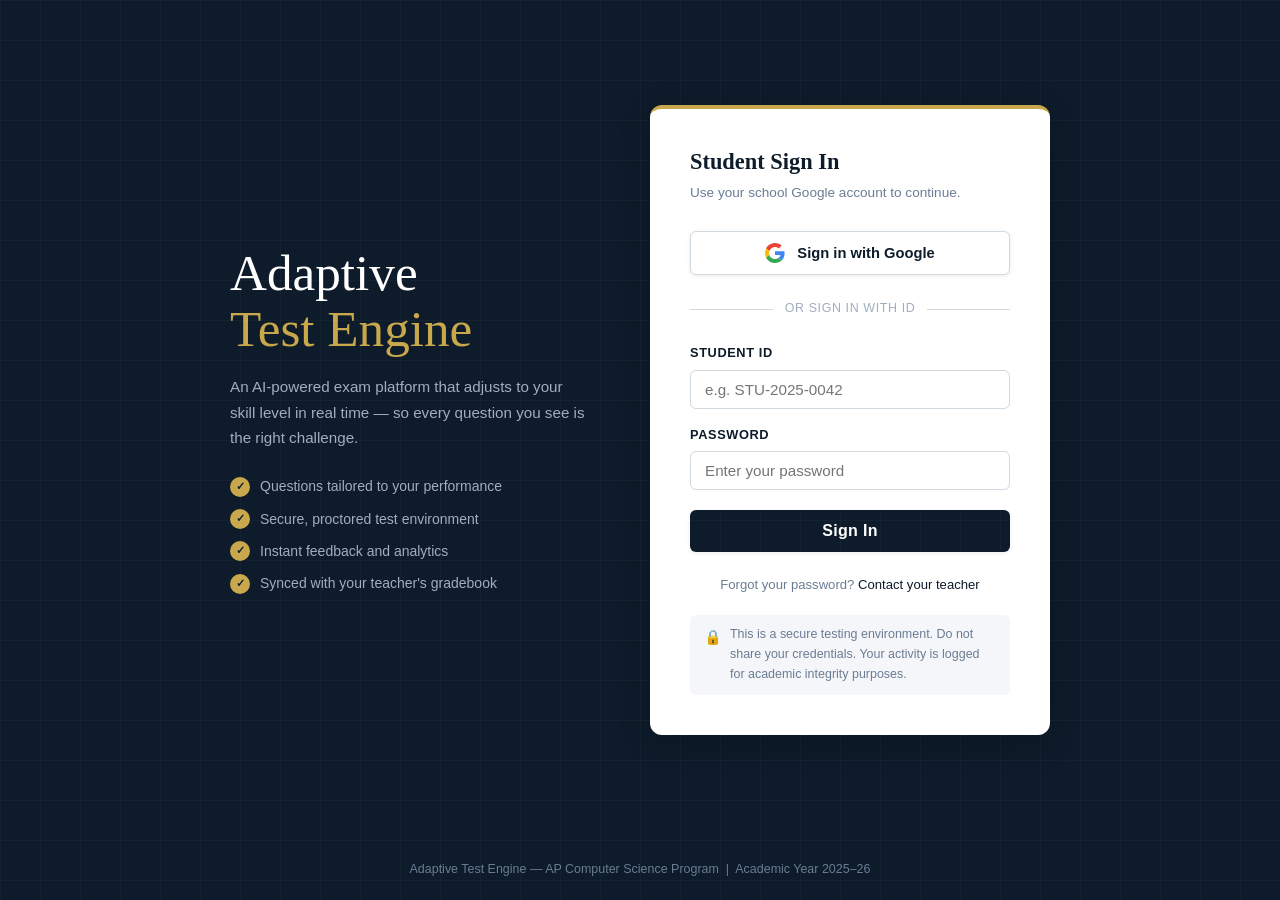
==== commit c04b52b8: "Revert "Update index.html" This reverts commit 204cee84b26c498118a9f6f774a078da021c2cab." ====
--- a/frontend/student/index.html
+++ b/frontend/student/index.html
@@ -277,6 +277,56 @@
         Sign in with Google
       </button>
 
+      <!-- Fallback: email/password for non-Google accounts -->
+      <div class="or-divider">or sign in with ID</div>
+
+      <!--
+        FALLBACK FORM
+        ─────────────────────────────────────────────────
+        data-form="login" — Integration team: attach your
+        fetch() POST handler to this form.
+        Endpoint target: POST /api/auth/login
+        Expected body: { studentId, password }
+      -->
+      <form
+        class="login-form"
+        data-form="login"
+        onsubmit="handleLoginSubmit(event)"
+        novalidate
+      >
+        <div class="form-group">
+          <label for="student-id">Student ID</label>
+          <input
+            type="text"
+            id="student-id"
+            name="studentId"
+            placeholder="e.g. STU-2025-0042"
+            autocomplete="username"
+            required
+          />
+        </div>
+
+        <div class="form-group">
+          <label for="password">Password</label>
+          <input
+            type="password"
+            id="password"
+            name="password"
+            placeholder="Enter your password"
+            autocomplete="current-password"
+            required
+          />
+        </div>
+
+        <button type="submit" class="btn btn-primary btn-lg" data-action="login-submit">
+          Sign In
+        </button>
+
+        <p class="forgot-link">
+          Forgot your password? <a href="#" data-action="forgot-password">Contact your teacher</a>
+        </p>
+      </form>
+
       <!-- Security notice -->
       <div class="security-note" role="note">
         <span class="icon">🔒</span>
@@ -311,6 +361,34 @@
       alert('Google Sign-In is not yet configured. Ask the integration team for the CLIENT_ID, then set it in auth.js.');
     }
 
+    /**
+     * handleLoginSubmit()
+     * ─────────────────────────────────────────────
+     * PLACEHOLDER: Replace with a real fetch() POST.
+     * Integration Team Endpoint: POST /api/auth/login
+     */
+    function handleLoginSubmit(e) {
+      e.preventDefault();
+      const form = e.target;
+      const studentId = form.studentId.value.trim();
+      const password  = form.password.value;
+
+      if (!studentId || !password) {
+        alert('Please fill in all fields.');
+        return;
+      }
+
+      // PLACEHOLDER — simulate successful login using the session shape auth.js expects.
+      sessionStorage.setItem('authToken', 'dev-' + studentId);
+      sessionStorage.setItem('student', JSON.stringify({
+        id: studentId,
+        name: studentId,
+        email: '',
+        avatar: '',
+      }));
+      window.location.href = 'dashboard.html';
+    }
+
     // Wait for the GIS script to finish loading, then hand off to auth.js.
     // GIS exposes window.google.accounts.id once ready.
     (function waitForGis() {
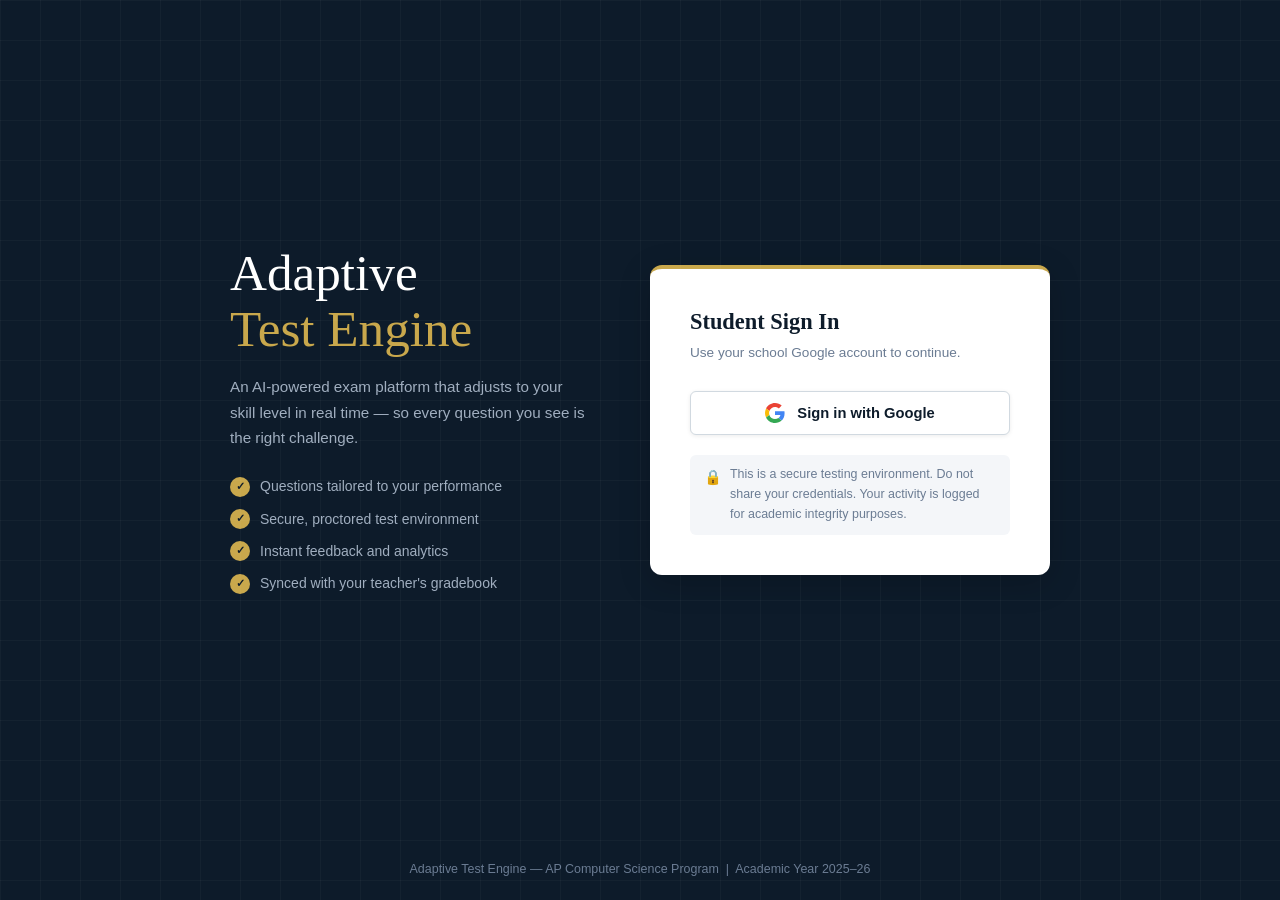
==== commit b9a81552: "." ====
--- a/frontend/student/index.html
+++ b/frontend/student/index.html
@@ -277,56 +277,6 @@
         Sign in with Google
       </button>
 
-      <!-- Fallback: email/password for non-Google accounts -->
-      <div class="or-divider">or sign in with ID</div>
-
-      <!--
-        FALLBACK FORM
-        ─────────────────────────────────────────────────
-        data-form="login" — Integration team: attach your
-        fetch() POST handler to this form.
-        Endpoint target: POST /api/auth/login
-        Expected body: { studentId, password }
-      -->
-      <form
-        class="login-form"
-        data-form="login"
-        onsubmit="handleLoginSubmit(event)"
-        novalidate
-      >
-        <div class="form-group">
-          <label for="student-id">Student ID</label>
-          <input
-            type="text"
-            id="student-id"
-            name="studentId"
-            placeholder="e.g. STU-2025-0042"
-            autocomplete="username"
-            required
-          />
-        </div>
-
-        <div class="form-group">
-          <label for="password">Password</label>
-          <input
-            type="password"
-            id="password"
-            name="password"
-            placeholder="Enter your password"
-            autocomplete="current-password"
-            required
-          />
-        </div>
-
-        <button type="submit" class="btn btn-primary btn-lg" data-action="login-submit">
-          Sign In
-        </button>
-
-        <p class="forgot-link">
-          Forgot your password? <a href="#" data-action="forgot-password">Contact your teacher</a>
-        </p>
-      </form>
-
       <!-- Security notice -->
       <div class="security-note" role="note">
         <span class="icon">🔒</span>
@@ -361,34 +311,6 @@
       alert('Google Sign-In is not yet configured. Ask the integration team for the CLIENT_ID, then set it in auth.js.');
     }
 
-    /**
-     * handleLoginSubmit()
-     * ─────────────────────────────────────────────
-     * PLACEHOLDER: Replace with a real fetch() POST.
-     * Integration Team Endpoint: POST /api/auth/login
-     */
-    function handleLoginSubmit(e) {
-      e.preventDefault();
-      const form = e.target;
-      const studentId = form.studentId.value.trim();
-      const password  = form.password.value;
-
-      if (!studentId || !password) {
-        alert('Please fill in all fields.');
-        return;
-      }
-
-      // PLACEHOLDER — simulate successful login using the session shape auth.js expects.
-      sessionStorage.setItem('authToken', 'dev-' + studentId);
-      sessionStorage.setItem('student', JSON.stringify({
-        id: studentId,
-        name: studentId,
-        email: '',
-        avatar: '',
-      }));
-      window.location.href = 'dashboard.html';
-    }
-
     // Wait for the GIS script to finish loading, then hand off to auth.js.
     // GIS exposes window.google.accounts.id once ready.
     (function waitForGis() {
